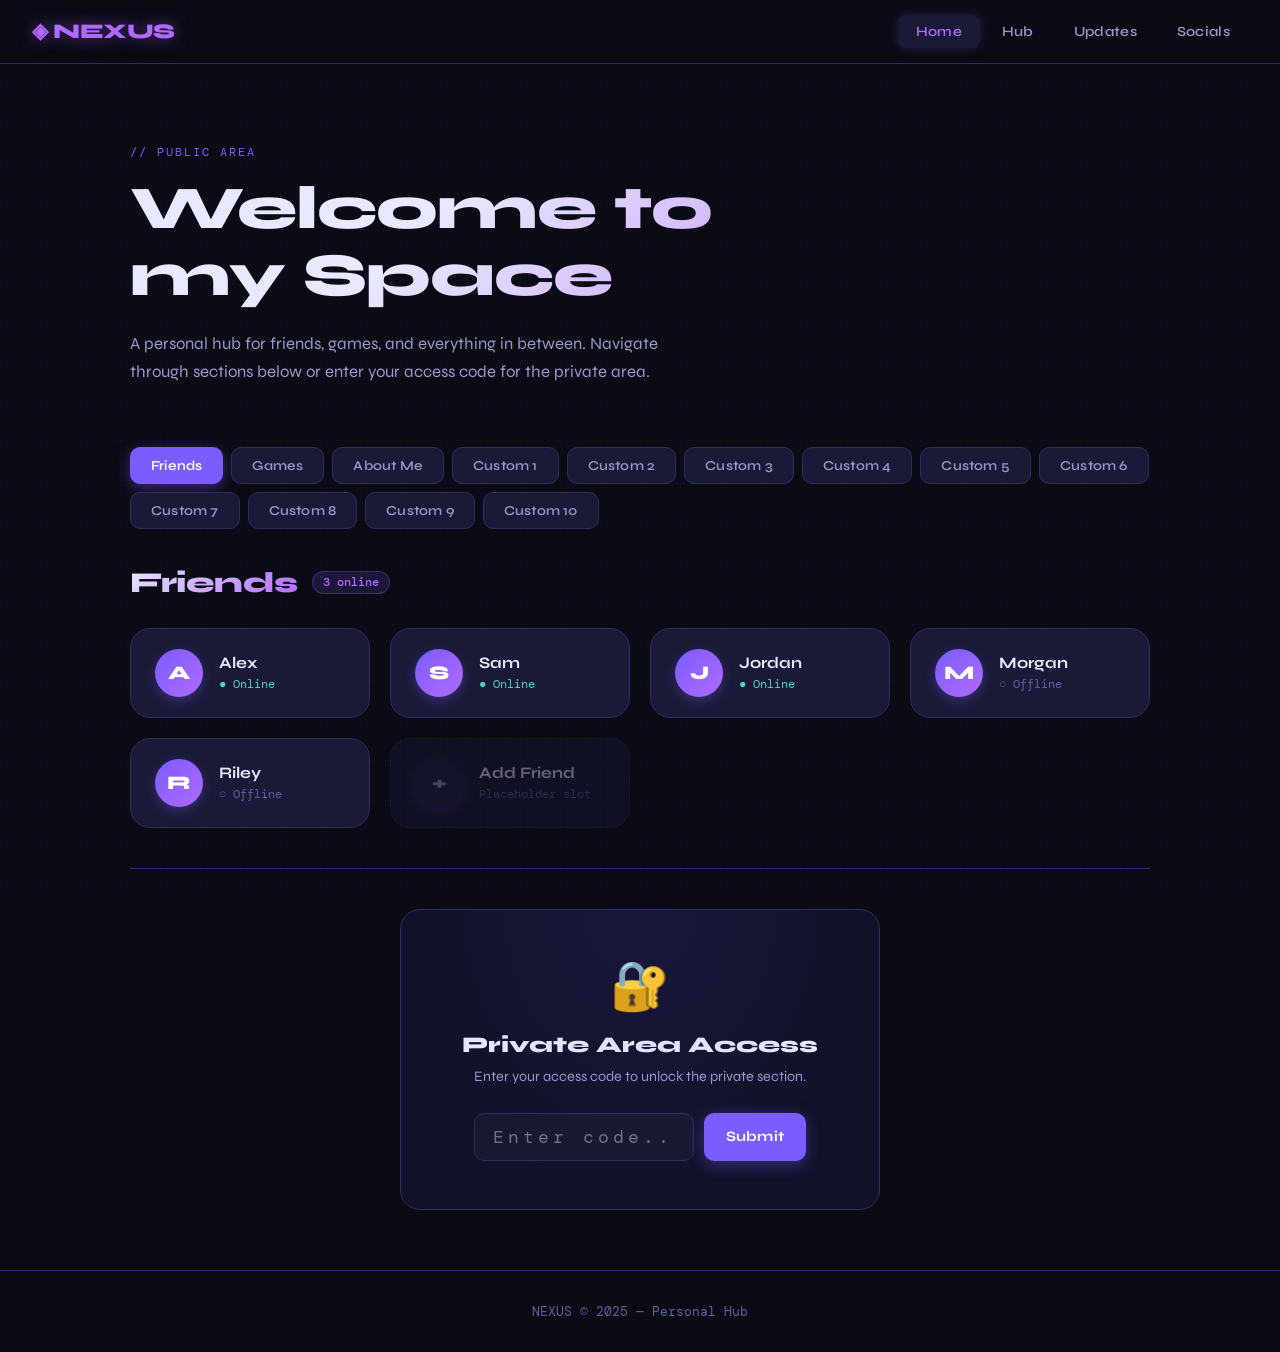
==== index.html @ 4b6dbec3 "Add files via upload" ====
<!DOCTYPE html>
<html lang="en">
<head>
  <meta charset="UTF-8" />
  <meta name="viewport" content="width=device-width, initial-scale=1.0" />
  <title>Main Page</title>
  <link rel="stylesheet" href="shared.css" />
  <link rel="stylesheet" href="mainpage.css" />
</head>
<body>
  <div class="bg-grid"></div>

  <!-- NAVBAR -->
  <nav class="navbar">
    <a href="mainpage.html" class="nav-logo">◈ NEXUS</a>
    <div class="nav-hamburger" id="hamburger" onclick="toggleMenu()">
      <span></span><span></span><span></span>
    </div>
    <ul class="nav-links" id="navLinks">
      <li><a href="mainpage.html" class="active">Home</a></li>
      <li><a href="secondarypage.html">Hub</a></li>
      <li><a href="thirdpage.html">Updates</a></li>
      <li><a href="fourthpage.html">Socials</a></li>
    </ul>
  </nav>

  <div class="page-wrap content-layer">
    <!-- HERO -->
    <div class="hero">
      <div class="hero-label">// public area</div>
      <h1>Welcome to<br/>my Space</h1>
      <p>A personal hub for friends, games, and everything in between. Navigate through sections below or enter your access code for the private area.</p>
    </div>

    <div class="section-container">

      <!-- TAB BAR -->
      <div class="tab-bar" id="tabBar">
        <button class="tab-btn active" data-tab="friends">Friends</button>
        <button class="tab-btn" data-tab="games">Games</button>
        <button class="tab-btn" data-tab="about">About Me</button>
        <button class="tab-btn" data-tab="custom1">Custom 1</button>
        <button class="tab-btn" data-tab="custom2">Custom 2</button>
        <button class="tab-btn" data-tab="custom3">Custom 3</button>
        <button class="tab-btn" data-tab="custom4">Custom 4</button>
        <button class="tab-btn" data-tab="custom5">Custom 5</button>
        <button class="tab-btn" data-tab="custom6">Custom 6</button>
        <button class="tab-btn" data-tab="custom7">Custom 7</button>
        <button class="tab-btn" data-tab="custom8">Custom 8</button>
        <button class="tab-btn" data-tab="custom9">Custom 9</button>
        <button class="tab-btn" data-tab="custom10">Custom 10</button>
      </div>

      <!-- SECTIONS -->

      <div class="tab-section active" id="tab-friends">
        <div class="section-header">
          <h2>Friends</h2>
          <span class="badge">3 online</span>
        </div>
        <div class="grid-3">
          <div class="card friend-card">
            <div class="friend-avatar">A</div>
            <div class="friend-info">
              <div class="friend-name">Alex</div>
              <div class="friend-status online">● Online</div>
            </div>
          </div>
          <div class="card friend-card">
            <div class="friend-avatar">S</div>
            <div class="friend-info">
              <div class="friend-name">Sam</div>
              <div class="friend-status online">● Online</div>
            </div>
          </div>
          <div class="card friend-card">
            <div class="friend-avatar">J</div>
            <div class="friend-info">
              <div class="friend-name">Jordan</div>
              <div class="friend-status online">● Online</div>
            </div>
          </div>
          <div class="card friend-card">
            <div class="friend-avatar">M</div>
            <div class="friend-info">
              <div class="friend-name">Morgan</div>
              <div class="friend-status offline">○ Offline</div>
            </div>
          </div>
          <div class="card friend-card">
            <div class="friend-avatar">R</div>
            <div class="friend-info">
              <div class="friend-name">Riley</div>
              <div class="friend-status offline">○ Offline</div>
            </div>
          </div>
          <div class="card friend-card placeholder-card">
            <div class="friend-avatar">+</div>
            <div class="friend-info">
              <div class="friend-name">Add Friend</div>
              <div class="friend-status">Placeholder slot</div>
            </div>
          </div>
        </div>
      </div>

      <div class="tab-section" id="tab-games">
        <div class="section-header">
          <h2>Games</h2>
          <span class="badge">Library</span>
        </div>
        <div class="grid-2">
          <div class="card game-card">
            <div class="game-icon">🎮</div>
            <div class="game-info">
              <div class="game-title">Placeholder Game 1</div>
              <div class="game-genre">Action / RPG</div>
              <div class="game-hours">124 hours played</div>
            </div>
          </div>
          <div class="card game-card">
            <div class="game-icon">🕹️</div>
            <div class="game-info">
              <div class="game-title">Placeholder Game 2</div>
              <div class="game-genre">Strategy</div>
              <div class="game-hours">87 hours played</div>
            </div>
          </div>
          <div class="card game-card">
            <div class="game-icon">🏆</div>
            <div class="game-info">
              <div class="game-title">Placeholder Game 3</div>
              <div class="game-genre">Competitive</div>
              <div class="game-hours">312 hours played</div>
            </div>
          </div>
          <div class="card game-card">
            <div class="game-icon">🌌</div>
            <div class="game-info">
              <div class="game-title">Placeholder Game 4</div>
              <div class="game-genre">Adventure</div>
              <div class="game-hours">56 hours played</div>
            </div>
          </div>
        </div>
      </div>

      <div class="tab-section" id="tab-about">
        <div class="section-header">
          <h2>About Me</h2>
          <span class="badge">Bio</span>
        </div>
        <div class="about-layout">
          <div class="card about-main">
            <div class="about-avatar">◈</div>
            <h3>Hello, I'm [Name]</h3>
            <p>This is a placeholder bio section. Add your personal description, interests, and whatever you'd like the world to know about you. Keep it genuine, keep it you.</p>
            <div class="about-tags">
              <span class="tag">Gaming</span>
              <span class="tag">Music</span>
              <span class="tag">Design</span>
              <span class="tag">Code</span>
            </div>
          </div>
          <div class="about-side">
            <div class="card stat-card">
              <div class="stat-label">Location</div>
              <div class="stat-value">🌍 Earth</div>
            </div>
            <div class="card stat-card">
              <div class="stat-label">Status</div>
              <div class="stat-value">🟣 Active</div>
            </div>
            <div class="card stat-card">
              <div class="stat-label">Vibe</div>
              <div class="stat-value">✨ Chill</div>
            </div>
          </div>
        </div>
      </div>

      <!-- 10 CUSTOM SECTIONS -->
      <div class="tab-section" id="tab-custom1">
        <div class="section-header"><h2>Custom 1</h2><span class="badge">Empty</span></div>
        <div class="empty-section"><div class="empty-icon">📋</div><p>This section is empty. Add your content here.</p></div>
      </div>
      <div class="tab-section" id="tab-custom2">
        <div class="section-header"><h2>Custom 2</h2><span class="badge">Empty</span></div>
        <div class="empty-section"><div class="empty-icon">📋</div><p>This section is empty. Add your content here.</p></div>
      </div>
      <div class="tab-section" id="tab-custom3">
        <div class="section-header"><h2>Custom 3</h2><span class="badge">Empty</span></div>
        <div class="empty-section"><div class="empty-icon">📋</div><p>This section is empty. Add your content here.</p></div>
      </div>
      <div class="tab-section" id="tab-custom4">
        <div class="section-header"><h2>Custom 4</h2><span class="badge">Empty</span></div>
        <div class="empty-section"><div class="empty-icon">📋</div><p>This section is empty. Add your content here.</p></div>
      </div>
      <div class="tab-section" id="tab-custom5">
        <div class="section-header"><h2>Custom 5</h2><span class="badge">Empty</span></div>
        <div class="empty-section"><div class="empty-icon">📋</div><p>This section is empty. Add your content here.</p></div>
      </div>
      <div class="tab-section" id="tab-custom6">
        <div class="section-header"><h2>Custom 6</h2><span class="badge">Empty</span></div>
        <div class="empty-section"><div class="empty-icon">📋</div><p>This section is empty. Add your content here.</p></div>
      </div>
      <div class="tab-section" id="tab-custom7">
        <div class="section-header"><h2>Custom 7</h2><span class="badge">Empty</span></div>
        <div class="empty-section"><div class="empty-icon">📋</div><p>This section is empty. Add your content here.</p></div>
      </div>
      <div class="tab-section" id="tab-custom8">
        <div class="section-header"><h2>Custom 8</h2><span class="badge">Empty</span></div>
        <div class="empty-section"><div class="empty-icon">📋</div><p>This section is empty. Add your content here.</p></div>
      </div>
      <div class="tab-section" id="tab-custom9">
        <div class="section-header"><h2>Custom 9</h2><span class="badge">Empty</span></div>
        <div class="empty-section"><div class="empty-icon">📋</div><p>This section is empty. Add your content here.</p></div>
      </div>
      <div class="tab-section" id="tab-custom10">
        <div class="section-header"><h2>Custom 10</h2><span class="badge">Empty</span></div>
        <div class="empty-section"><div class="empty-icon">📋</div><p>This section is empty. Add your content here.</p></div>
      </div>

      <hr class="divider" />

      <!-- ACCESS CODE PANEL -->
      <div class="access-panel">
        <div class="access-icon">🔐</div>
        <h3>Private Area Access</h3>
        <p>Enter your access code to unlock the private section.</p>
        <div class="access-form">
          <input class="input-field access-input" type="password" id="accessCode" placeholder="Enter code..." maxlength="16" autocomplete="off" />
          <button class="btn btn-primary" onclick="validateCode()">Submit</button>
        </div>
        <div class="alert alert-error" id="alertError">Invalid code. Try again.</div>
        <div class="alert alert-success" id="alertSuccess">
          Access granted. 
          <a href="privatemainpage.html" class="access-link">Open Private Main Page →</a>
        </div>
      </div>

    </div><!-- /section-container -->

    <div class="footer">NEXUS © 2025 — Personal Hub</div>
  </div>

  <script src="mainpage.js"></script>
</body>
</html>
---- shared.css ----
/* ============================================================
   SHARED STYLES — Dark Purple Theme
   ============================================================ */

@import url('https://fonts.googleapis.com/css2?family=Syne:wght@400;600;700;800&family=DM+Mono:wght@300;400;500&display=swap');

*, *::before, *::after { box-sizing: border-box; margin: 0; padding: 0; }

:root {
  --bg:          #0b0b16;
  --bg2:         #11112a;
  --bg3:         #181830;
  --surface:     #1a1a38;
  --surface2:    #22224a;
  --border:      #2e2e60;
  --accent:      #7a5cff;
  --accent2:     #b06aff;
  --accent3:     #4fd1c5;
  --text:        #e8e8ff;
  --text2:       #9898c8;
  --text3:       #6060a0;
  --danger:      #ff5c7a;
  --success:     #4fd1c5;
  --glow:        0 0 20px rgba(122,92,255,0.35);
  --glow2:       0 0 40px rgba(122,92,255,0.2);
  --radius:      12px;
  --radius2:     20px;
  --transition:  0.3s cubic-bezier(0.4,0,0.2,1);
  --font-head:   'Syne', sans-serif;
  --font-mono:   'DM Mono', monospace;
}

html { scroll-behavior: smooth; }

body {
  background: var(--bg);
  color: var(--text);
  font-family: var(--font-head);
  min-height: 100vh;
  overflow-x: hidden;
}

/* ── SCROLLBAR ── */
::-webkit-scrollbar { width: 6px; }
::-webkit-scrollbar-track { background: var(--bg2); }
::-webkit-scrollbar-thumb { background: var(--accent); border-radius: 3px; }

/* ── NAVBAR ── */
.navbar {
  position: fixed; top: 0; left: 0; right: 0; z-index: 1000;
  display: flex; align-items: center; gap: 0;
  padding: 0 32px;
  height: 64px;
  background: rgba(11,11,22,0.85);
  backdrop-filter: blur(16px);
  border-bottom: 1px solid var(--border);
}

.nav-logo {
  font-size: 1.3rem; font-weight: 800; letter-spacing: -0.5px;
  color: var(--accent2);
  margin-right: auto;
  text-decoration: none;
  text-shadow: 0 0 16px rgba(176,106,255,0.5);
}

.nav-links {
  display: flex; align-items: center; gap: 4px;
  list-style: none;
}

.nav-links a {
  display: block;
  padding: 8px 18px;
  color: var(--text2);
  text-decoration: none;
  font-size: 0.88rem;
  font-weight: 600;
  border-radius: 8px;
  letter-spacing: 0.3px;
  transition: color var(--transition), background var(--transition);
}

.nav-links a:hover,
.nav-links a.active {
  color: var(--text);
  background: var(--surface);
}

.nav-links a.active {
  color: var(--accent2);
  box-shadow: 0 0 12px rgba(176,106,255,0.2);
}

.nav-hamburger {
  display: none; flex-direction: column; gap: 5px;
  cursor: pointer; padding: 4px;
}
.nav-hamburger span {
  display: block; width: 24px; height: 2px;
  background: var(--text2);
  border-radius: 2px;
  transition: var(--transition);
}

/* ── MAIN WRAPPER ── */
.page-wrap {
  padding-top: 64px;
  min-height: 100vh;
}

/* ── HERO AREA ── */
.hero {
  padding: 80px 40px 60px;
  max-width: 1100px;
  margin: 0 auto;
}

.hero-label {
  font-family: var(--font-mono);
  font-size: 0.78rem;
  color: var(--accent);
  letter-spacing: 2px;
  text-transform: uppercase;
  margin-bottom: 16px;
}

.hero h1 {
  font-size: clamp(2.2rem, 5vw, 3.8rem);
  font-weight: 800;
  line-height: 1.1;
  letter-spacing: -1px;
  margin-bottom: 20px;
  background: linear-gradient(135deg, var(--text) 30%, var(--accent2));
  -webkit-background-clip: text;
  -webkit-text-fill-color: transparent;
  background-clip: text;
}

.hero p {
  font-size: 1.05rem;
  color: var(--text2);
  line-height: 1.7;
  max-width: 560px;
  font-weight: 400;
}

/* ── SECTION CONTAINER ── */
.section-container {
  max-width: 1100px;
  margin: 0 auto;
  padding: 0 40px 60px;
}

/* ── CARD ── */
.card {
  background: var(--surface);
  border: 1px solid var(--border);
  border-radius: var(--radius2);
  padding: 28px 32px;
  transition: border-color var(--transition), box-shadow var(--transition), transform var(--transition);
}

.card:hover {
  border-color: var(--accent);
  box-shadow: var(--glow);
  transform: translateY(-2px);
}

/* ── BUTTONS ── */
.btn {
  display: inline-flex; align-items: center; gap: 8px;
  padding: 10px 22px;
  border-radius: 10px;
  border: none;
  font-family: var(--font-head);
  font-size: 0.9rem;
  font-weight: 700;
  cursor: pointer;
  transition: var(--transition);
  letter-spacing: 0.2px;
}

.btn-primary {
  background: var(--accent);
  color: #fff;
  box-shadow: 0 4px 16px rgba(122,92,255,0.4);
}
.btn-primary:hover {
  background: var(--accent2);
  box-shadow: 0 6px 24px rgba(176,106,255,0.5);
  transform: translateY(-1px);
}

.btn-secondary {
  background: var(--surface2);
  color: var(--text);
  border: 1px solid var(--border);
}
.btn-secondary:hover {
  border-color: var(--accent);
  background: var(--surface);
  box-shadow: var(--glow);
  transform: translateY(-1px);
}

.btn-ghost {
  background: transparent;
  color: var(--text2);
  border: 1px solid var(--border);
}
.btn-ghost:hover {
  color: var(--text);
  border-color: var(--accent);
}

/* ── INPUT ── */
.input-field {
  background: var(--bg3);
  border: 1px solid var(--border);
  border-radius: 10px;
  padding: 12px 18px;
  color: var(--text);
  font-family: var(--font-mono);
  font-size: 0.95rem;
  outline: none;
  transition: border-color var(--transition), box-shadow var(--transition);
  width: 100%;
}
.input-field:focus {
  border-color: var(--accent);
  box-shadow: 0 0 0 3px rgba(122,92,255,0.15);
}

/* ── TEXTAREA ── */
textarea.input-field {
  resize: vertical;
  min-height: 180px;
  line-height: 1.6;
}

/* ── ALERT MESSAGES ── */
.alert {
  padding: 12px 18px;
  border-radius: 10px;
  font-size: 0.9rem;
  font-weight: 600;
  display: none;
  margin-top: 12px;
}
.alert.show { display: block; animation: fadeSlideIn 0.3s ease; }
.alert-success {
  background: rgba(79,209,197,0.12);
  border: 1px solid rgba(79,209,197,0.3);
  color: var(--success);
}
.alert-error {
  background: rgba(255,92,122,0.12);
  border: 1px solid rgba(255,92,122,0.3);
  color: var(--danger);
}

/* ── FADE ANIMATIONS ── */
@keyframes fadeSlideIn {
  from { opacity: 0; transform: translateY(8px); }
  to   { opacity: 1; transform: translateY(0); }
}

@keyframes fadeIn {
  from { opacity: 0; }
  to   { opacity: 1; }
}

.fade-in { animation: fadeIn 0.5s ease; }

/* ── GRID ── */
.grid-2 { display: grid; grid-template-columns: repeat(auto-fit, minmax(280px,1fr)); gap: 20px; }
.grid-3 { display: grid; grid-template-columns: repeat(auto-fit, minmax(220px,1fr)); gap: 20px; }

/* ── DIVIDER ── */
.divider {
  border: none;
  border-top: 1px solid var(--border);
  margin: 40px 0;
}

/* ── BADGE ── */
.badge {
  display: inline-block;
  padding: 3px 10px;
  border-radius: 20px;
  font-family: var(--font-mono);
  font-size: 0.72rem;
  font-weight: 500;
  background: rgba(122,92,255,0.15);
  color: var(--accent2);
  border: 1px solid rgba(122,92,255,0.3);
}

/* ── FOOTER ── */
.footer {
  text-align: center;
  padding: 32px 20px;
  border-top: 1px solid var(--border);
  color: var(--text3);
  font-family: var(--font-mono);
  font-size: 0.8rem;
}

/* ── RESPONSIVE ── */
@media (max-width: 768px) {
  .navbar { padding: 0 20px; }
  .hero { padding: 60px 20px 40px; }
  .section-container { padding: 0 20px 40px; }
  .nav-links {
    display: none; flex-direction: column;
    position: fixed; top: 64px; left: 0; right: 0;
    background: var(--bg2);
    border-bottom: 1px solid var(--border);
    padding: 16px;
    gap: 4px;
  }
  .nav-links.open { display: flex; }
  .nav-links a { width: 100%; text-align: center; padding: 12px; }
  .nav-hamburger { display: flex; }
}

/* ── BG GRID OVERLAY ── */
.bg-grid {
  position: fixed; inset: 0; z-index: 0; pointer-events: none;
  background-image:
    linear-gradient(rgba(122,92,255,0.03) 1px, transparent 1px),
    linear-gradient(90deg, rgba(122,92,255,0.03) 1px, transparent 1px);
  background-size: 40px 40px;
}

.content-layer { position: relative; z-index: 1; }
---- mainpage.css ----
/* ============================================================
   MAIN PAGE STYLES
   ============================================================ */

/* ── TAB BAR ── */
.tab-bar {
  display: flex;
  flex-wrap: wrap;
  gap: 8px;
  margin-bottom: 36px;
}

.tab-btn {
  padding: 9px 20px;
  border-radius: 10px;
  border: 1px solid var(--border);
  background: var(--surface);
  color: var(--text2);
  font-family: var(--font-head);
  font-size: 0.85rem;
  font-weight: 600;
  cursor: pointer;
  transition: var(--transition);
  letter-spacing: 0.2px;
}

.tab-btn:hover {
  border-color: var(--accent);
  color: var(--text);
  box-shadow: 0 0 10px rgba(122,92,255,0.2);
}

.tab-btn.active {
  background: var(--accent);
  border-color: var(--accent);
  color: #fff;
  box-shadow: 0 4px 14px rgba(122,92,255,0.4);
}

/* ── SECTION VISIBILITY ── */
.tab-section {
  display: none;
  animation: fadeSlideIn 0.35s ease;
}
.tab-section.active { display: block; }

/* ── SECTION HEADER ── */
.section-header {
  display: flex;
  align-items: center;
  gap: 14px;
  margin-bottom: 28px;
}

.section-header h2 {
  font-size: 1.8rem;
  font-weight: 800;
  letter-spacing: -0.5px;
  background: linear-gradient(135deg, var(--text), var(--accent2));
  -webkit-background-clip: text;
  -webkit-text-fill-color: transparent;
  background-clip: text;
}

/* ── FRIEND CARDS ── */
.friend-card {
  display: flex;
  align-items: center;
  gap: 16px;
  padding: 20px 24px;
}

.friend-avatar {
  width: 48px; height: 48px;
  border-radius: 50%;
  background: linear-gradient(135deg, var(--accent), var(--accent2));
  display: flex; align-items: center; justify-content: center;
  font-size: 1.2rem;
  font-weight: 800;
  color: #fff;
  flex-shrink: 0;
  box-shadow: 0 4px 12px rgba(122,92,255,0.3);
}

.friend-name {
  font-weight: 700;
  font-size: 1rem;
  color: var(--text);
  margin-bottom: 4px;
}

.friend-status {
  font-family: var(--font-mono);
  font-size: 0.78rem;
  color: var(--text3);
}

.friend-status.online { color: var(--success); }
.friend-status.offline { color: var(--text3); }

.placeholder-card { opacity: 0.4; border-style: dashed; }
.placeholder-card .friend-avatar {
  background: var(--surface2);
  color: var(--text2);
}

/* ── GAME CARDS ── */
.game-card {
  display: flex;
  align-items: center;
  gap: 20px;
  padding: 20px 24px;
}

.game-icon {
  font-size: 2.2rem;
  flex-shrink: 0;
  width: 56px; height: 56px;
  display: flex; align-items: center; justify-content: center;
  background: var(--surface2);
  border-radius: 14px;
}

.game-title {
  font-weight: 700;
  font-size: 1rem;
  color: var(--text);
  margin-bottom: 4px;
}

.game-genre {
  font-size: 0.82rem;
  color: var(--accent2);
  font-family: var(--font-mono);
  margin-bottom: 4px;
}

.game-hours {
  font-size: 0.78rem;
  color: var(--text3);
  font-family: var(--font-mono);
}

/* ── ABOUT LAYOUT ── */
.about-layout {
  display: grid;
  grid-template-columns: 1fr 260px;
  gap: 20px;
}

.about-main {
  display: flex;
  flex-direction: column;
  align-items: flex-start;
  gap: 16px;
}

.about-avatar {
  font-size: 3rem;
  width: 80px; height: 80px;
  display: flex; align-items: center; justify-content: center;
  background: linear-gradient(135deg, var(--accent), var(--accent2));
  border-radius: 50%;
  box-shadow: 0 6px 24px rgba(122,92,255,0.4);
}

.about-main h3 {
  font-size: 1.4rem;
  font-weight: 800;
  color: var(--text);
}

.about-main p {
  color: var(--text2);
  line-height: 1.7;
  font-size: 0.95rem;
  font-weight: 400;
}

.about-tags {
  display: flex; flex-wrap: wrap; gap: 8px;
}

.tag {
  padding: 6px 14px;
  background: rgba(122,92,255,0.15);
  border: 1px solid rgba(122,92,255,0.25);
  border-radius: 20px;
  font-size: 0.8rem;
  color: var(--accent2);
  font-weight: 600;
}

.about-side {
  display: flex;
  flex-direction: column;
  gap: 12px;
}

.stat-card { padding: 16px 20px; }
.stat-label {
  font-family: var(--font-mono);
  font-size: 0.72rem;
  color: var(--text3);
  text-transform: uppercase;
  letter-spacing: 1px;
  margin-bottom: 6px;
}
.stat-value {
  font-size: 1rem;
  font-weight: 700;
  color: var(--text);
}

/* ── EMPTY SECTION ── */
.empty-section {
  text-align: center;
  padding: 80px 20px;
  border: 1px dashed var(--border);
  border-radius: var(--radius2);
  color: var(--text3);
}
.empty-icon {
  font-size: 3rem;
  margin-bottom: 16px;
  opacity: 0.4;
}
.empty-section p {
  font-family: var(--font-mono);
  font-size: 0.88rem;
}

/* ── ACCESS PANEL ── */
.access-panel {
  background: var(--bg2);
  border: 1px solid var(--border);
  border-radius: var(--radius2);
  padding: 48px 40px;
  text-align: center;
  max-width: 480px;
  margin: 0 auto;
  position: relative;
  overflow: hidden;
}

.access-panel::before {
  content: '';
  position: absolute;
  inset: 0;
  background: radial-gradient(ellipse at 50% 0%, rgba(122,92,255,0.08) 0%, transparent 70%);
  pointer-events: none;
}

.access-icon {
  font-size: 3rem;
  margin-bottom: 16px;
}

.access-panel h3 {
  font-size: 1.4rem;
  font-weight: 800;
  color: var(--text);
  margin-bottom: 10px;
}

.access-panel p {
  color: var(--text2);
  font-size: 0.9rem;
  margin-bottom: 28px;
  font-weight: 400;
}

.access-form {
  display: flex;
  gap: 10px;
  justify-content: center;
}

.access-input {
  text-align: center;
  letter-spacing: 4px;
  font-size: 1.1rem;
  max-width: 220px;
}

.access-link {
  color: var(--success);
  font-weight: 700;
  text-decoration: none;
  margin-left: 8px;
  transition: var(--transition);
}
.access-link:hover {
  text-shadow: 0 0 10px var(--success);
}

/* ── RESPONSIVE ── */
@media (max-width: 768px) {
  .about-layout { grid-template-columns: 1fr; }
  .access-form { flex-direction: column; align-items: center; }
  .access-input { max-width: 100%; }
  .access-panel { padding: 36px 24px; }
}
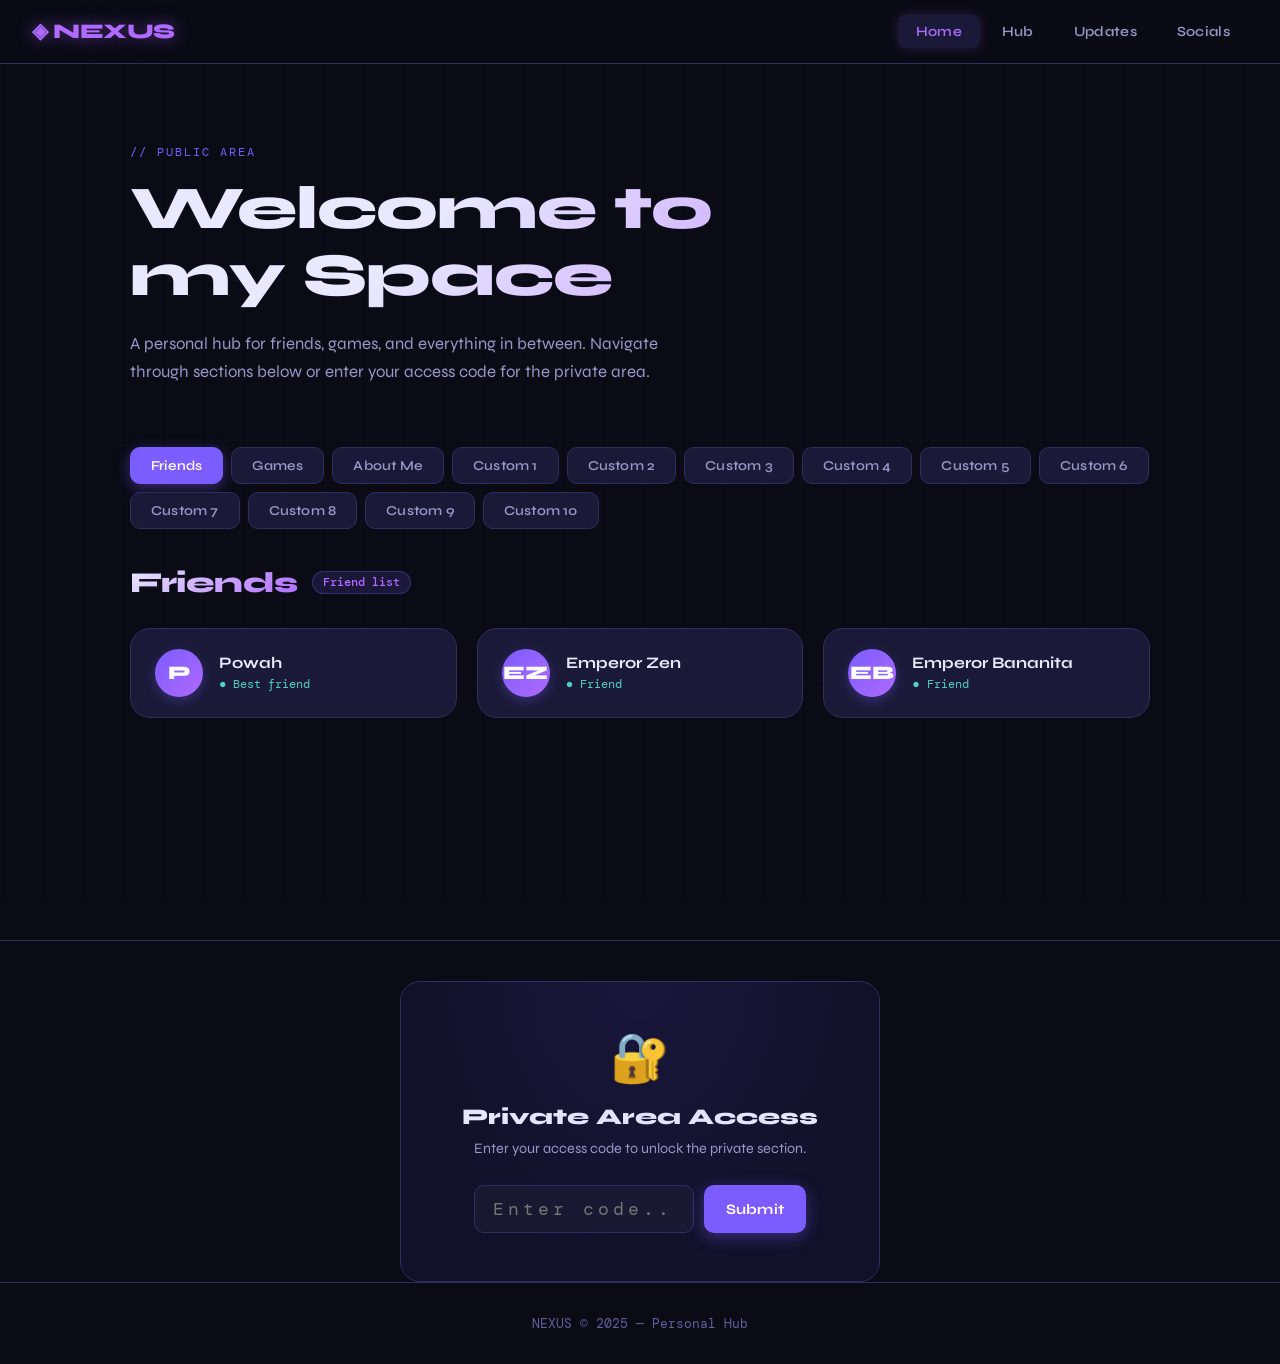
==== commit ab215061: "Revise friend list, game details, and bio section Updated friend and game details, including names a" ====
--- a/index.html
+++ b/index.html
@@ -56,50 +56,30 @@
       <div class="tab-section active" id="tab-friends">
         <div class="section-header">
           <h2>Friends</h2>
-          <span class="badge">3 online</span>
+          <span class="badge">Friend list</span>
         </div>
         <div class="grid-3">
           <div class="card friend-card">
-            <div class="friend-avatar">A</div>
+            <div class="friend-avatar">P</div>
             <div class="friend-info">
-              <div class="friend-name">Alex</div>
-              <div class="friend-status online">● Online</div>
+              <div class="friend-name">Powah</div>
+              <div class="friend-status online">● Best friend</div>
             </div>
           </div>
           <div class="card friend-card">
-            <div class="friend-avatar">S</div>
+            <div class="friend-avatar">EZ</div>
             <div class="friend-info">
-              <div class="friend-name">Sam</div>
-              <div class="friend-status online">● Online</div>
+              <div class="friend-name">Emperor Zen</div>
+              <div class="friend-status online">● Friend</div>
             </div>
           </div>
           <div class="card friend-card">
-            <div class="friend-avatar">J</div>
+            <div class="friend-avatar">EB</div>
             <div class="friend-info">
-              <div class="friend-name">Jordan</div>
-              <div class="friend-status online">● Online</div>
-            </div>
-          </div>
-          <div class="card friend-card">
-            <div class="friend-avatar">M</div>
-            <div class="friend-info">
-              <div class="friend-name">Morgan</div>
-              <div class="friend-status offline">○ Offline</div>
-            </div>
-          </div>
-          <div class="card friend-card">
-            <div class="friend-avatar">R</div>
-            <div class="friend-info">
-              <div class="friend-name">Riley</div>
-              <div class="friend-status offline">○ Offline</div>
-            </div>
-          </div>
-          <div class="card friend-card placeholder-card">
-            <div class="friend-avatar">+</div>
-            <div class="friend-info">
-              <div class="friend-name">Add Friend</div>
-              <div class="friend-status">Placeholder slot</div>
-            </div>
+              <div class="friend-name">Emperor Bananita</div>
+              <div class="friend-status online">● Friend</div>
+            </div>
+          </div>
           </div>
         </div>
       </div>
@@ -109,37 +89,28 @@
           <h2>Games</h2>
           <span class="badge">Library</span>
         </div>
-        <div class="grid-2">
           <div class="card game-card">
-            <div class="game-icon">🎮</div>
+            <div class="game-icon">🍎</div>
             <div class="game-info">
-              <div class="game-title">Placeholder Game 1</div>
-              <div class="game-genre">Action / RPG</div>
-              <div class="game-hours">124 hours played</div>
-            </div>
-          </div>
-          <div class="card game-card">
-            <div class="game-icon">🕹️</div>
-            <div class="game-info">
-              <div class="game-title">Placeholder Game 2</div>
-              <div class="game-genre">Strategy</div>
-              <div class="game-hours">87 hours played</div>
+              <div class="game-title">Blox fruits</div>
+              <div class="game-genre">Farming, PVP</div>
+              <div class="game-hours">1183 hours played</div>
             </div>
           </div>
           <div class="card game-card">
             <div class="game-icon">🏆</div>
             <div class="game-info">
-              <div class="game-title">Placeholder Game 3</div>
+              <div class="game-title">The strongest battlegronud</div>
               <div class="game-genre">Competitive</div>
-              <div class="game-hours">312 hours played</div>
+              <div class="game-hours">278 hours played</div>
             </div>
           </div>
           <div class="card game-card">
             <div class="game-icon">🌌</div>
             <div class="game-info">
-              <div class="game-title">Placeholder Game 4</div>
+              <div class="game-title">Sol's RNG</div>
               <div class="game-genre">Adventure</div>
-              <div class="game-hours">56 hours played</div>
+              <div class="game-hours">197 hours played</div>
             </div>
           </div>
         </div>
@@ -153,8 +124,9 @@
         <div class="about-layout">
           <div class="card about-main">
             <div class="about-avatar">◈</div>
-            <h3>Hello, I'm [Name]</h3>
-            <p>This is a placeholder bio section. Add your personal description, interests, and whatever you'd like the world to know about you. Keep it genuine, keep it you.</p>
+            <h3>Hello, I'm Fenrys</h3>
+            <p>I’m someone who values curiosity, independence, and continuous growth. I like understanding how things work and improving at whatever I put my time into, whether that’s learning new skills, solving problems, or working on personal projects.I tend to be observant and thoughtful in how I approach situations, but I also focus on taking action rather than overthinking things. I prefer learning through experience and adapting as I go. Overall, I’d describe myself as someone who is driven, open to new ideas, and always working toward becoming better than I was before.
+</p>
             <div class="about-tags">
               <span class="tag">Gaming</span>
               <span class="tag">Music</span>
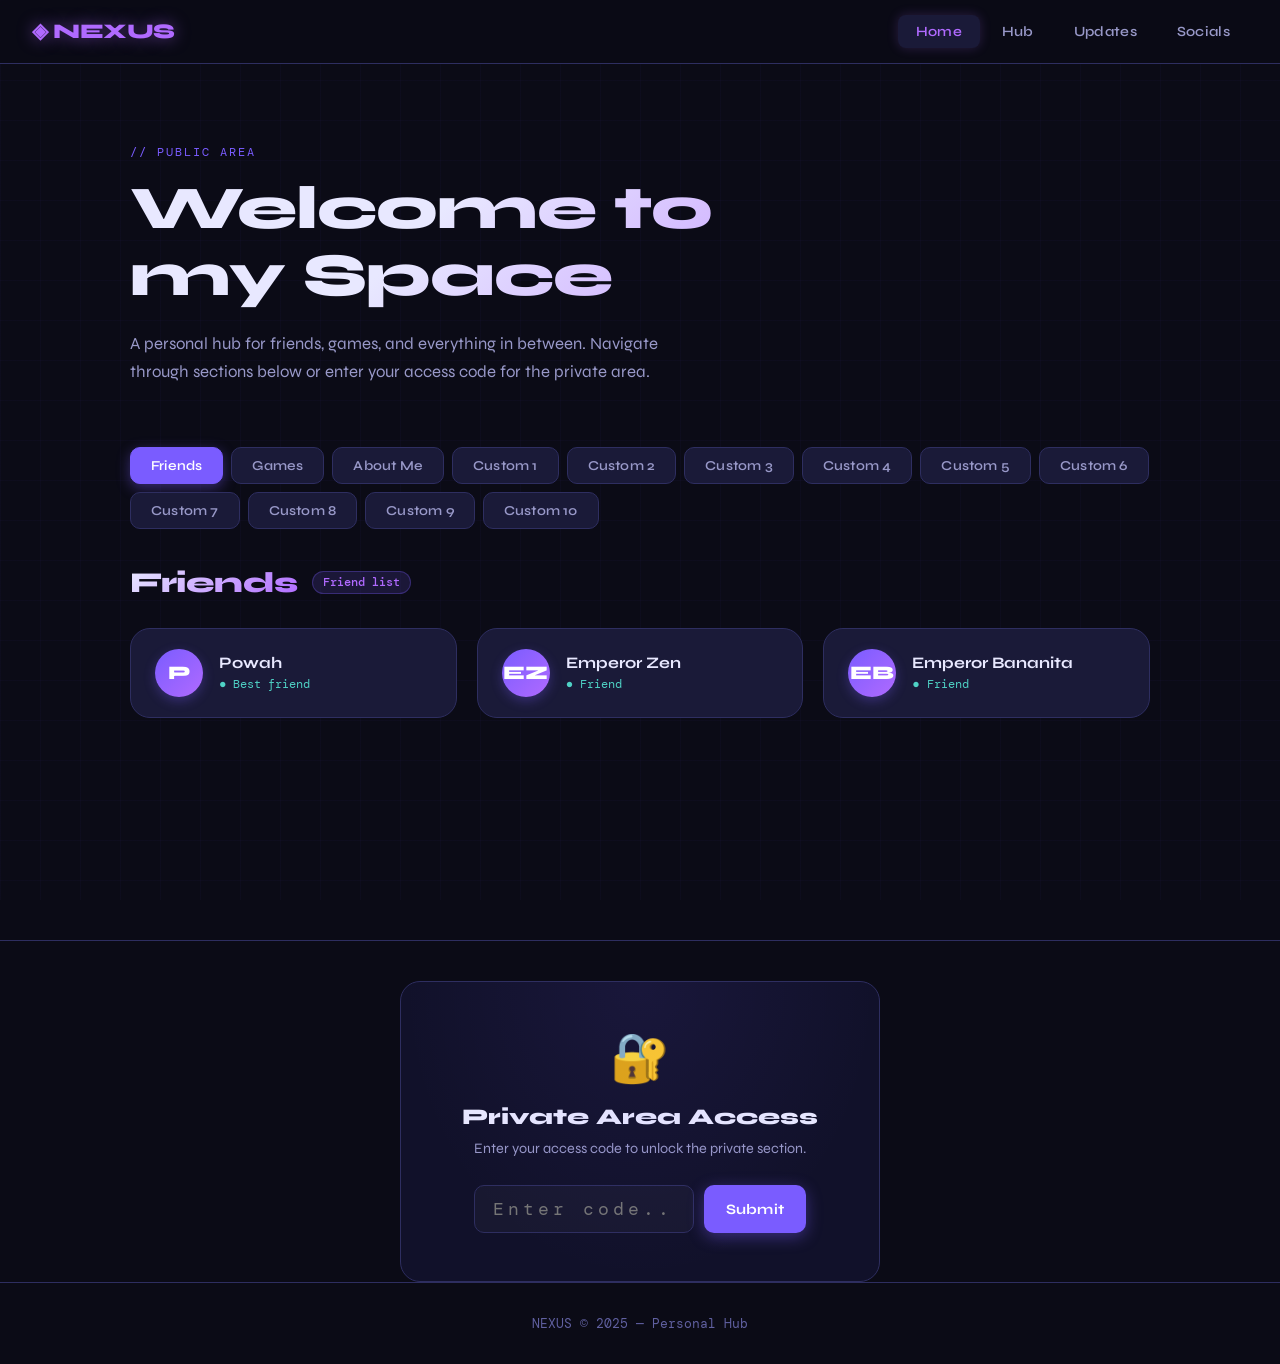
==== commit 4a384fe3: "Update index.html" ====
--- a/index.html
+++ b/index.html
@@ -12,12 +12,12 @@
 
   <!-- NAVBAR -->
   <nav class="navbar">
-    <a href="mainpage.html" class="nav-logo">◈ NEXUS</a>
+    <a href="index.html" class="nav-logo">◈ NEXUS</a>
     <div class="nav-hamburger" id="hamburger" onclick="toggleMenu()">
       <span></span><span></span><span></span>
     </div>
     <ul class="nav-links" id="navLinks">
-      <li><a href="mainpage.html" class="active">Home</a></li>
+      <li><a href="index.html" class="active">Home</a></li>
       <li><a href="secondarypage.html">Hub</a></li>
       <li><a href="thirdpage.html">Updates</a></li>
       <li><a href="fourthpage.html">Socials</a></li>
